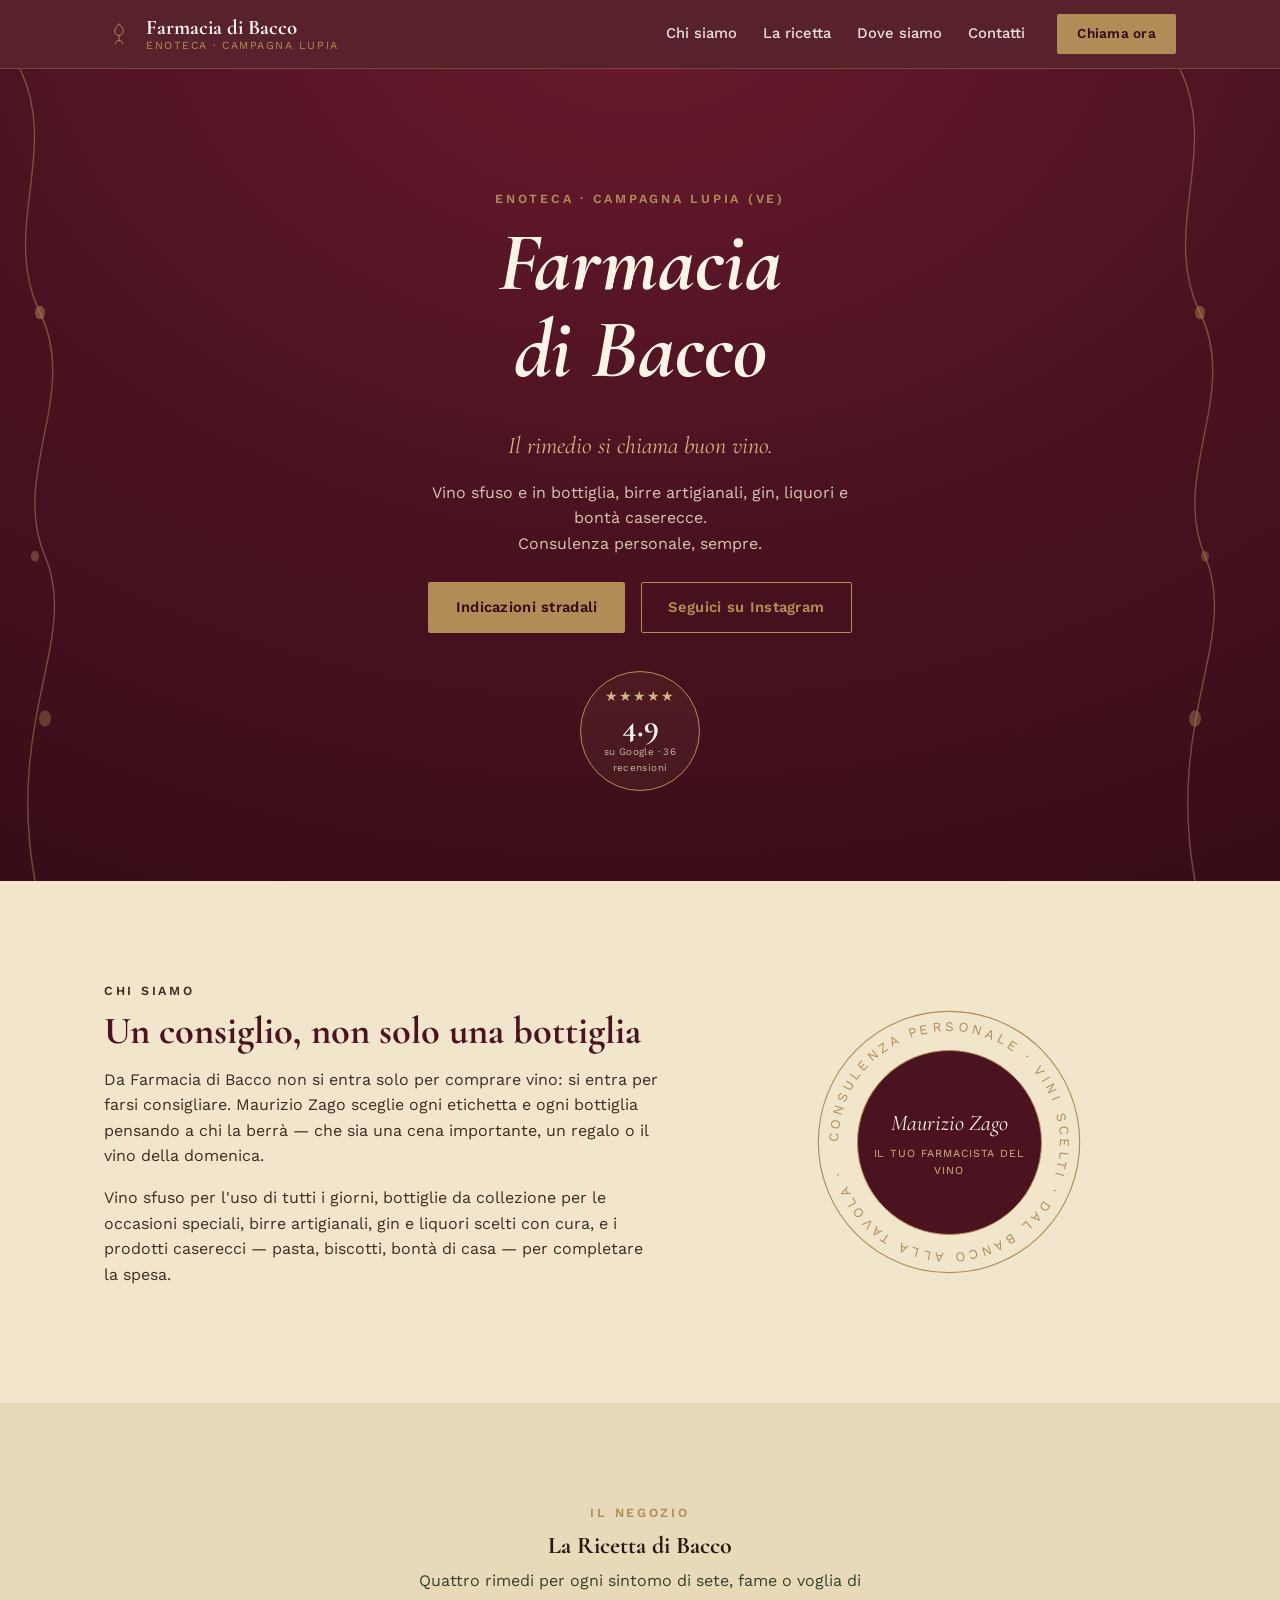
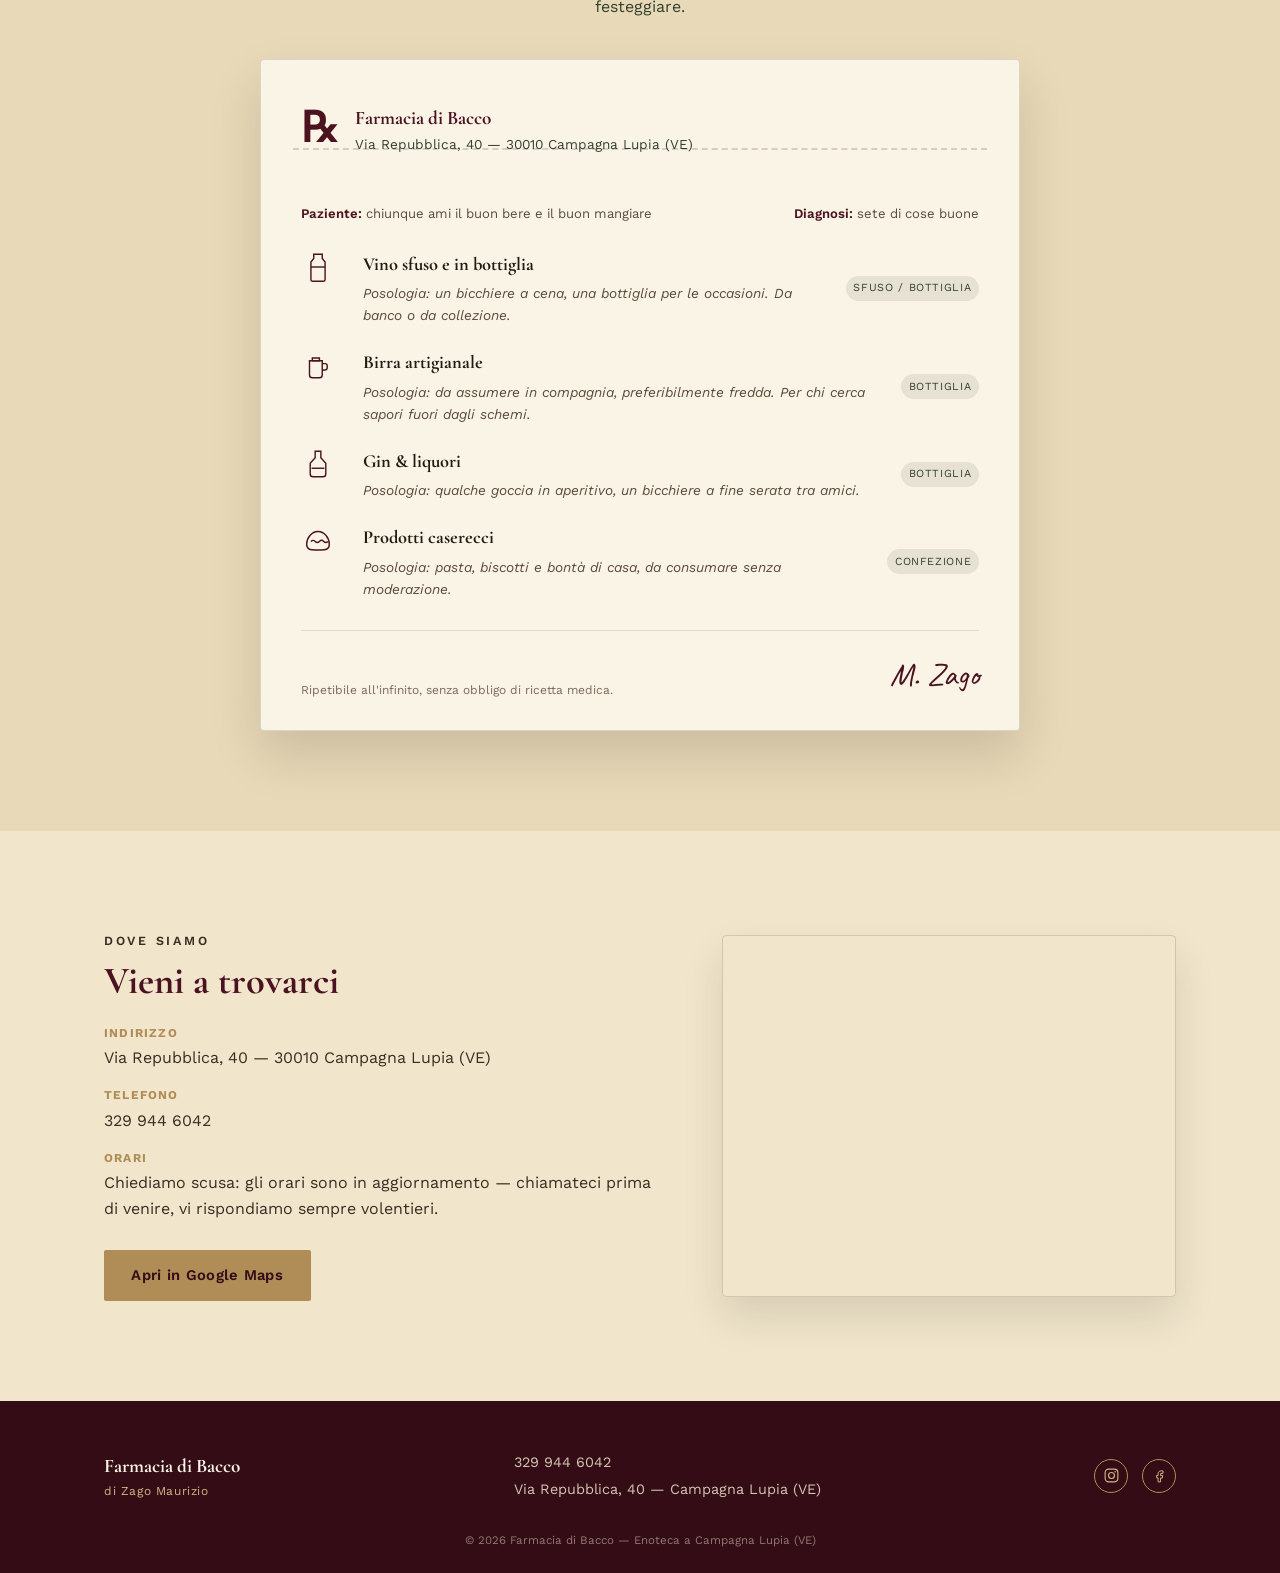
==== index.html @ 273b7669 "Bozza v1 sito vetrina Farmacia di Bacco Enoteca a Campagna Lupia (VE): hero, chi siamo, sezione prod" ====
<!doctype html>
<html lang="it">
<head>
<meta charset="utf-8">
<meta name="viewport" content="width=device-width, initial-scale=1">
<title>Farmacia di Bacco — Enoteca a Campagna Lupia (VE)</title>
<meta name="description" content="Farmacia di Bacco, enoteca a Campagna Lupia (VE): vino sfuso e in bottiglia, birre artigianali, gin, liquori e prodotti caserecci. Consulenza personale di Maurizio Zago.">
<link rel="icon" href="images/favicon.svg" type="image/svg+xml">
<link rel="preconnect" href="https://fonts.googleapis.com">
<link rel="preconnect" href="https://fonts.gstatic.com" crossorigin>
<link href="https://fonts.googleapis.com/css2?family=Cormorant+Garamond:ital,wght@0,500;0,600;0,700;1,600&family=Work+Sans:wght@300;400;500;600;700&family=Caveat:wght@600;700&display=swap" rel="stylesheet">
<link rel="stylesheet" href="css/style.css">
</head>
<body>

<header class="site-header" id="top">
  <div class="container header-inner">
    <a href="#top" class="logo">
      <svg class="logo-mark" viewBox="0 0 64 64" aria-hidden="true">
        <path d="M32 10c-3 5-9 9-9 16a9 9 0 0 0 18 0c0-7-6-11-9-16z" fill="none" stroke="currentColor" stroke-width="2"/>
        <path d="M32 35v11m0 0c-5 0-8 2.5-8 6.5m8-6.5c5 0 8 2.5 8 6.5" stroke="currentColor" stroke-width="2" fill="none" stroke-linecap="round"/>
      </svg>
      <span class="logo-text">
        <span class="logo-word">Farmacia di Bacco</span>
        <span class="logo-tagline">Enoteca &middot; Campagna Lupia</span>
      </span>
    </a>
    <div class="nav-panel" id="navPanel">
      <nav class="nav">
        <a href="#chi-siamo">Chi siamo</a>
        <a href="#ricetta">La ricetta</a>
        <a href="#dove-siamo">Dove siamo</a>
        <a href="#contatti">Contatti</a>
      </nav>
      <a class="btn btn-primary nav-cta" href="tel:+393299446042">Chiama ora</a>
    </div>
    <button class="burger" id="burger" aria-label="Apri menu" aria-expanded="false">
      <span></span><span></span><span></span>
    </button>
  </div>
</header>

<section class="hero">
  <svg class="hero-vine hero-vine-left" viewBox="0 0 120 600" preserveAspectRatio="none" aria-hidden="true">
    <path d="M20 0 C 60 60, 0 120, 40 180 S 10 300, 45 360 S 5 480, 35 600" fill="none" stroke="#b08d57" stroke-width="1.4" opacity="0.55"/>
    <circle cx="40" cy="180" r="5" fill="#b08d57" opacity="0.55"/>
    <circle cx="35" cy="360" r="4" fill="#b08d57" opacity="0.45"/>
    <circle cx="45" cy="480" r="6" fill="#b08d57" opacity="0.4"/>
  </svg>
  <svg class="hero-vine hero-vine-right" viewBox="0 0 120 600" preserveAspectRatio="none" aria-hidden="true">
    <path d="M100 0 C 60 60, 120 120, 80 180 S 110 300, 75 360 S 115 480, 85 600" fill="none" stroke="#b08d57" stroke-width="1.4" opacity="0.55"/>
    <circle cx="80" cy="180" r="5" fill="#b08d57" opacity="0.5"/>
    <circle cx="75" cy="360" r="4" fill="#b08d57" opacity="0.4"/>
    <circle cx="85" cy="480" r="6" fill="#b08d57" opacity="0.45"/>
  </svg>
  <div class="container hero-content">
    <p class="eyebrow">Enoteca &middot; Campagna Lupia (VE)</p>
    <h1>Farmacia<br>di Bacco</h1>
    <p class="hero-tagline">Il rimedio si chiama buon vino.</p>
    <p class="hero-sub">Vino sfuso e in bottiglia, birre artigianali, gin, liquori e bontà caserecce.<br>Consulenza personale, sempre.</p>
    <div class="hero-actions">
      <a class="btn btn-primary" href="https://www.google.com/maps/dir/?api=1&destination=Via+Repubblica+40+Campagna+Lupia+VE" target="_blank" rel="noopener">Indicazioni stradali</a>
      <a class="btn btn-outline" href="https://www.instagram.com/farmaciadibacco/" target="_blank" rel="noopener">Seguici su Instagram</a>
    </div>
    <div class="rating-seal reveal">
      <span class="rating-stars">&#9733;&#9733;&#9733;&#9733;&#9733;</span>
      <span class="rating-number">4.9</span>
      <span class="rating-label">su Google &middot; 36 recensioni</span>
    </div>
  </div>
</section>

<section class="section" id="chi-siamo">
  <div class="container split">
    <div class="split-text reveal reveal-left">
      <p class="eyebrow">Chi siamo</p>
      <h2>Un consiglio, non solo una bottiglia</h2>
      <p>
        Da Farmacia di Bacco non si entra solo per comprare vino: si entra per farsi consigliare.
        Maurizio Zago sceglie ogni etichetta e ogni bottiglia pensando a chi la berrà — che sia una
        cena importante, un regalo o il vino della domenica.
      </p>
      <p>
        Vino sfuso per l'uso di tutti i giorni, bottiglie da collezione per le occasioni speciali,
        birre artigianali, gin e liquori scelti con cura, e i prodotti caserecci — pasta, biscotti,
        bontà di casa — per completare la spesa.
      </p>
    </div>
    <div class="split-media reveal reveal-right">
      <div class="medallion">
        <svg viewBox="0 0 240 240" class="medallion-ring" aria-hidden="true">
          <defs>
            <path id="ringPath" d="M 120,120 m -95,0 a 95,95 0 1,1 190,0 a 95,95 0 1,1 -190,0"/>
          </defs>
          <circle cx="120" cy="120" r="112" fill="none" stroke="#b08d57" stroke-width="1"/>
          <circle cx="120" cy="120" r="78" fill="none" stroke="#b08d57" stroke-width="1"/>
          <text font-size="11.5" letter-spacing="3" fill="#b08d57">
            <textPath href="#ringPath" startOffset="0%">CONSULENZA PERSONALE &middot; VINI SCELTI &middot; DAL BANCO ALLA TAVOLA &middot; </textPath>
          </text>
        </svg>
        <div class="medallion-core">
          <span class="medallion-name">Maurizio Zago</span>
          <span class="medallion-role">Il tuo farmacista del vino</span>
        </div>
      </div>
    </div>
  </div>
</section>

<section class="section section-ricetta" id="ricetta">
  <div class="container">
    <p class="eyebrow eyebrow-center">Il negozio</p>
    <h2 class="center">La Ricetta di Bacco</h2>
    <p class="section-intro center">Quattro rimedi per ogni sintomo di sete, fame o voglia di festeggiare.</p>

    <div class="prescription">
      <div class="prescription-head">
        <span class="prescription-rx">&#8478;</span>
        <div class="prescription-head-text">
          <strong>Farmacia di Bacco</strong>
          <span>Via Repubblica, 40 &mdash; 30010 Campagna Lupia (VE)</span>
        </div>
      </div>
      <div class="prescription-patient">
        <span><em>Paziente:</em> chiunque ami il buon bere e il buon mangiare</span>
        <span><em>Diagnosi:</em> sete di cose buone</span>
      </div>

      <ul class="prescription-list">
        <li class="prescription-item">
          <svg class="rx-icon" viewBox="0 0 48 48" aria-hidden="true"><path d="M18 6h12v6l4 5v25a2 2 0 0 1-2 2H16a2 2 0 0 1-2-2V17l4-5z" fill="none" stroke="currentColor" stroke-width="2"/><path d="M14 24h20" stroke="currentColor" stroke-width="2"/></svg>
          <div class="rx-item-text">
            <span class="rx-name">Vino sfuso e in bottiglia</span>
            <span class="rx-posology">Posologia: un bicchiere a cena, una bottiglia per le occasioni. Da banco o da collezione.</span>
          </div>
          <span class="rx-tag">sfuso / bottiglia</span>
        </li>
        <li class="prescription-item">
          <svg class="rx-icon" viewBox="0 0 48 48" aria-hidden="true"><path d="M12 18h18v20a4 4 0 0 1-4 4H16a4 4 0 0 1-4-4V18z" fill="none" stroke="currentColor" stroke-width="2"/><path d="M30 22h4a3 3 0 0 1 3 3v3a3 3 0 0 1-3 3h-4" fill="none" stroke="currentColor" stroke-width="2"/><path d="M16 14h10v4H16z" fill="none" stroke="currentColor" stroke-width="2"/></svg>
          <div class="rx-item-text">
            <span class="rx-name">Birra artigianale</span>
            <span class="rx-posology">Posologia: da assumere in compagnia, preferibilmente fredda. Per chi cerca sapori fuori dagli schemi.</span>
          </div>
          <span class="rx-tag">bottiglia</span>
        </li>
        <li class="prescription-item">
          <svg class="rx-icon" viewBox="0 0 48 48" aria-hidden="true"><path d="M20 6h8v9l7 8v15a4 4 0 0 1-4 4H17a4 4 0 0 1-4-4V23l7-8z" fill="none" stroke="currentColor" stroke-width="2"/><path d="M15 30h18" stroke="currentColor" stroke-width="2"/></svg>
          <div class="rx-item-text">
            <span class="rx-name">Gin &amp; liquori</span>
            <span class="rx-posology">Posologia: qualche goccia in aperitivo, un bicchiere a fine serata tra amici.</span>
          </div>
          <span class="rx-tag">bottiglia</span>
        </li>
        <li class="prescription-item">
          <svg class="rx-icon" viewBox="0 0 48 48" aria-hidden="true"><path d="M8 30c0-9 7-18 16-18s16 9 16 18-7 8-16 8-16 1-16-8z" fill="none" stroke="currentColor" stroke-width="2"/><path d="M14 26c2-2 4-2 6 0s4 2 6 0 4-2 6 0 4 2 6 0" stroke="currentColor" stroke-width="2" fill="none"/></svg>
          <div class="rx-item-text">
            <span class="rx-name">Prodotti caserecci</span>
            <span class="rx-posology">Posologia: pasta, biscotti e bontà di casa, da consumare senza moderazione.</span>
          </div>
          <span class="rx-tag">confezione</span>
        </li>
      </ul>

      <div class="prescription-foot">
        <span class="prescription-note">Ripetibile all'infinito, senza obbligo di ricetta medica.</span>
        <span class="prescription-signature">M. Zago</span>
      </div>
    </div>
  </div>
</section>

<section class="section" id="dove-siamo">
  <div class="container split split-reverse">
    <div class="split-media reveal reveal-left">
      <div class="map-frame">
        <iframe
          src="https://www.google.com/maps?q=Via+Repubblica+40+Campagna+Lupia+VE&output=embed"
          loading="lazy"
          referrerpolicy="no-referrer-when-downgrade"
          title="Mappa: Farmacia di Bacco, Via Repubblica 40, Campagna Lupia (VE)">
        </iframe>
      </div>
    </div>
    <div class="split-text reveal reveal-right">
      <p class="eyebrow">Dove siamo</p>
      <h2>Vieni a trovarci</h2>
      <ul class="info-list">
        <li><strong>Indirizzo</strong><span>Via Repubblica, 40 &mdash; 30010 Campagna Lupia (VE)</span></li>
        <li><strong>Telefono</strong><span><a href="tel:+393299446042">329 944 6042</a></span></li>
        <li><strong>Orari</strong><span>Chiediamo scusa: gli orari sono in aggiornamento &mdash; chiamateci prima di venire, vi rispondiamo sempre volentieri.</span></li>
      </ul>
      <a class="btn btn-primary" href="https://www.google.com/maps/dir/?api=1&destination=Via+Repubblica+40+Campagna+Lupia+VE" target="_blank" rel="noopener">Apri in Google Maps</a>
    </div>
  </div>
</section>

<footer class="site-footer" id="contatti">
  <div class="container footer-inner">
    <div class="footer-brand">
      <span class="logo-word footer-word">Farmacia di Bacco</span>
      <span class="footer-owner">di Zago Maurizio</span>
    </div>
    <div class="footer-contacts">
      <a href="tel:+393299446042">329 944 6042</a>
      <span>Via Repubblica, 40 &mdash; Campagna Lupia (VE)</span>
    </div>
    <div class="footer-social">
      <a href="https://www.instagram.com/farmaciadibacco/" target="_blank" rel="noopener" aria-label="Instagram">
        <svg viewBox="0 0 24 24" aria-hidden="true"><rect x="3" y="3" width="18" height="18" rx="5" fill="none" stroke="currentColor" stroke-width="1.6"/><circle cx="12" cy="12" r="4.2" fill="none" stroke="currentColor" stroke-width="1.6"/><circle cx="17.2" cy="6.8" r="1.1" fill="currentColor"/></svg>
      </a>
      <a href="https://www.facebook.com/lafarmaciadibacco/" target="_blank" rel="noopener" aria-label="Facebook">
        <svg viewBox="0 0 24 24" aria-hidden="true"><path d="M14 9h3V5.5h-3c-2.2 0-4 1.8-4 4V12H8v3.5h2V21h3.5v-5.5H16l.5-3.5h-3V9.6c0-.6.4-.6.5-.6z" fill="none" stroke="currentColor" stroke-width="1.4" stroke-linejoin="round"/></svg>
      </a>
    </div>
  </div>
  <p class="footer-fine">&copy; <span id="year"></span> Farmacia di Bacco &mdash; Enoteca a Campagna Lupia (VE)</p>
</footer>

<script src="js/script.js"></script>
</body>
</html>
---- css/style.css ----
/* ===== Tokens ===== */
:root{
  --vinaccia: #4b1220;
  --vinaccia-2: #6b1b2e;
  --vinaccia-dark: #330c16;
  --carta: #f1e6cc;
  --carta-2: #e8d9b8;
  --carta-3: #faf4e6;
  --ottone: #b08d57;
  --ottone-light: #d4b483;
  --bosco: #33402f;
  --inchiostro: #221913;
  --font-display: 'Cormorant Garamond', serif;
  --font-body: 'Work Sans', sans-serif;
  --font-signature: 'Caveat', cursive;
  --container: 1120px;
}

*,*::before,*::after{box-sizing:border-box;}
html{scroll-behavior:smooth;}
body{
  margin:0;
  font-family:var(--font-body);
  color:var(--inchiostro);
  background:var(--carta);
  line-height:1.6;
  -webkit-font-smoothing:antialiased;
}
img{max-width:100%;display:block;}
a{color:inherit;text-decoration:none;}
h1,h2,h3{font-family:var(--font-display);font-weight:700;margin:0 0 .4em;line-height:1.05;}
p{margin:0 0 1em;}
ul{list-style:none;margin:0;padding:0;}
.container{max-width:var(--container);margin:0 auto;padding:0 24px;}

.eyebrow{
  font-family:var(--font-body);
  font-size:.78rem;
  letter-spacing:.22em;
  text-transform:uppercase;
  color:var(--ottone);
  font-weight:600;
  margin:0 0 .8em;
}
.eyebrow-center{text-align:center;}
.center{text-align:center;}
.section-intro.center{max-width:520px;margin:0 auto 2.5em;color:var(--bosco);}

/* ===== Buttons ===== */
.btn{
  display:inline-block;
  padding:.85em 1.8em;
  border-radius:2px;
  font-weight:600;
  font-size:.92rem;
  letter-spacing:.02em;
  border:1.5px solid transparent;
  transition:transform .18s ease, background .18s ease, color .18s ease, border-color .18s ease;
}
.btn:hover{transform:translateY(-2px);}
.btn-primary{background:var(--ottone);color:var(--vinaccia-dark);}
.btn-primary:hover{background:var(--ottone-light);}
.btn-outline{border-color:var(--ottone);color:var(--ottone);}
.btn-outline:hover{background:var(--ottone);color:var(--vinaccia-dark);}

/* ===== Header ===== */
.site-header{
  position:sticky;top:0;z-index:50;
  background:rgba(75,18,32,.92);
  backdrop-filter:blur(6px);
  border-bottom:1px solid rgba(176,141,87,.35);
}
.header-inner{
  display:flex;align-items:center;justify-content:space-between;
  padding:14px 24px;color:var(--carta-3);
}
.logo{display:flex;align-items:center;gap:12px;}
.logo-mark{width:30px;height:30px;color:var(--ottone);flex:none;}
.logo-text{display:flex;flex-direction:column;line-height:1.15;}
.logo-word{font-family:var(--font-display);font-weight:700;font-size:1.3rem;color:var(--carta-3);}
.logo-tagline{font-size:.68rem;letter-spacing:.14em;text-transform:uppercase;color:var(--ottone);}
.nav-panel{display:flex;align-items:center;gap:32px;}
.nav{display:flex;gap:26px;}
.nav a{font-size:.92rem;font-weight:500;color:var(--carta-3);opacity:.9;}
.nav a:hover{opacity:1;color:var(--ottone-light);}
.nav-cta{padding:.6em 1.4em;font-size:.85rem;}
.burger{display:none;flex-direction:column;gap:5px;background:none;border:0;cursor:pointer;padding:6px;}
.burger span{width:24px;height:2px;background:var(--carta-3);display:block;}

/* ===== Hero ===== */
.hero{
  position:relative;
  overflow:hidden;
  background:radial-gradient(120% 140% at 50% -10%, var(--vinaccia-2) 0%, var(--vinaccia) 45%, var(--vinaccia-dark) 100%);
  color:var(--carta-3);
  padding:120px 0 90px;
  text-align:center;
}
.hero-vine{position:absolute;top:0;height:100%;width:120px;opacity:.9;}
.hero-vine-left{left:0;}
.hero-vine-right{right:0;transform:scaleX(-1);}
.hero-content{position:relative;z-index:2;max-width:640px;}
.hero h1{
  font-size:clamp(3rem,7vw,5.2rem);
  font-style:italic;
  color:var(--carta-3);
}
.hero-tagline{
  font-family:var(--font-display);
  font-size:1.5rem;
  font-style:italic;
  color:var(--ottone-light);
  margin-bottom:.6em;
}
.hero-sub{color:rgba(241,230,204,.85);font-size:1rem;max-width:460px;margin-left:auto;margin-right:auto;}
.hero-actions{display:flex;gap:16px;justify-content:center;flex-wrap:wrap;margin:1.6em 0 2.4em;}

.rating-seal{
  display:inline-flex;flex-direction:column;align-items:center;gap:2px;
  border:1.5px solid var(--ottone);
  border-radius:50%;
  width:120px;height:120px;
  margin:0 auto;
  padding-top:14px;
  background:rgba(176,141,87,.08);
}
.rating-stars{color:var(--ottone-light);font-size:.85rem;letter-spacing:1px;}
.rating-number{font-family:var(--font-display);font-size:2rem;font-weight:700;line-height:1;color:var(--carta-3);}
.rating-label{font-size:.62rem;letter-spacing:.04em;color:rgba(241,230,204,.75);padding:0 10px;text-align:center;}

/* ===== Sections ===== */
.section{padding:100px 0;}
.split{display:grid;grid-template-columns:1.1fr .9fr;gap:64px;align-items:center;}
.split-reverse .split-media{order:2;}
.split-reverse .split-text{order:1;}
.split h2{font-size:2.4rem;color:var(--vinaccia);}
.split p{color:#3a2c22;}

/* Medallion */
.medallion{position:relative;width:100%;max-width:280px;aspect-ratio:1;margin:0 auto;display:flex;align-items:center;justify-content:center;}
.medallion-ring{position:absolute;inset:0;width:100%;height:100%;animation:spin 40s linear infinite;}
.medallion-core{
  position:relative;z-index:2;
  display:flex;flex-direction:column;align-items:center;text-align:center;gap:4px;
  background:var(--vinaccia);
  color:var(--carta-3);
  width:66%;aspect-ratio:1;border-radius:50%;
  justify-content:center;
  border:1px solid var(--ottone);
}
.medallion-name{font-family:var(--font-display);font-size:1.4rem;font-style:italic;}
.medallion-role{font-size:.68rem;letter-spacing:.08em;text-transform:uppercase;color:var(--ottone-light);}
@keyframes spin{from{transform:rotate(0deg);}to{transform:rotate(360deg);}}

/* ===== La Ricetta (signature) ===== */
.section-ricetta{background:var(--carta-2);}
.prescription{
  max-width:760px;margin:0 auto;
  background:var(--carta-3);
  border:1px solid rgba(34,25,19,.15);
  border-radius:4px;
  box-shadow:0 24px 50px rgba(34,25,19,.15);
  padding:36px 40px 30px;
  position:relative;
}
.prescription::before{
  content:"";
  position:absolute;top:0;left:32px;right:32px;height:0;
  border-top:2px dashed rgba(75,18,32,.18);
  top:88px;
}
.prescription-head{display:flex;align-items:center;gap:16px;padding-bottom:24px;margin-bottom:16px;}
.prescription-rx{font-family:var(--font-display);font-size:2.6rem;color:var(--vinaccia);font-weight:700;}
.prescription-head-text{display:flex;flex-direction:column;font-size:.85rem;color:var(--bosco);}
.prescription-head-text strong{font-family:var(--font-display);font-size:1.2rem;color:var(--vinaccia);}
.prescription-patient{
  display:flex;justify-content:space-between;flex-wrap:wrap;gap:8px;
  font-size:.82rem;color:#5a4a3c;margin-bottom:26px;
}
.prescription-patient em{color:var(--vinaccia);font-style:normal;font-weight:600;}
.prescription-list{display:flex;flex-direction:column;gap:22px;}
.prescription-item{display:grid;grid-template-columns:44px 1fr auto;gap:18px;align-items:start;}
.rx-icon{width:34px;height:34px;color:var(--vinaccia);}
.rx-item-text{display:flex;flex-direction:column;gap:3px;}
.rx-name{font-family:var(--font-display);font-weight:700;font-size:1.15rem;color:var(--inchiostro);}
.rx-posology{font-size:.86rem;color:#5a4a3c;font-style:italic;}
.rx-tag{
  align-self:center;
  font-size:.68rem;letter-spacing:.06em;text-transform:uppercase;
  color:var(--bosco);background:rgba(51,64,47,.1);
  padding:.35em .7em;border-radius:20px;white-space:nowrap;
}
.prescription-foot{
  display:flex;justify-content:space-between;align-items:flex-end;
  margin-top:30px;padding-top:18px;border-top:1px solid rgba(34,25,19,.12);
}
.prescription-note{font-size:.75rem;color:#7a6a5a;max-width:60%;}
.prescription-signature{font-family:var(--font-signature);font-size:2rem;color:var(--vinaccia);}

/* ===== Dove siamo ===== */
.map-frame{border-radius:4px;overflow:hidden;border:1px solid rgba(34,25,19,.15);box-shadow:0 20px 40px rgba(34,25,19,.12);}
.map-frame iframe{width:100%;height:360px;border:0;display:block;}
.info-list{display:flex;flex-direction:column;gap:16px;margin:1.4em 0 1.8em;}
.info-list li{display:flex;flex-direction:column;gap:2px;}
.info-list strong{font-size:.75rem;letter-spacing:.1em;text-transform:uppercase;color:var(--ottone);}
.info-list span,.info-list a{color:#3a2c22;font-size:1rem;}
.info-list a:hover{color:var(--vinaccia);}

/* ===== Footer ===== */
.site-footer{background:var(--vinaccia-dark);color:var(--carta-3);padding:50px 0 24px;}
.footer-inner{display:flex;flex-wrap:wrap;gap:24px;justify-content:space-between;align-items:center;}
.footer-word{font-size:1.2rem;}
.footer-owner{display:block;font-size:.75rem;color:var(--ottone-light);letter-spacing:.05em;}
.footer-contacts{display:flex;flex-direction:column;gap:4px;font-size:.9rem;color:rgba(241,230,204,.85);}
.footer-contacts a:hover{color:var(--ottone-light);}
.footer-social{display:flex;gap:14px;}
.footer-social a{width:34px;height:34px;border:1px solid var(--ottone);border-radius:50%;display:flex;align-items:center;justify-content:center;color:var(--ottone-light);}
.footer-social a:hover{background:var(--ottone);color:var(--vinaccia-dark);}
.footer-social svg{width:17px;height:17px;}
.footer-fine{text-align:center;font-size:.72rem;color:rgba(241,230,204,.5);margin:30px 0 0;}

/* ===== Reveal on scroll ===== */
.reveal{opacity:0;transform:translateY(24px);transition:opacity .7s ease, transform .7s ease;}
.reveal.is-visible{opacity:1;transform:translateY(0);}
.reveal-left{transform:translateX(-24px);}
.reveal-left.is-visible{transform:translateX(0);}
.reveal-right{transform:translateX(24px);}
.reveal-right.is-visible{transform:translateX(0);}

@media (prefers-reduced-motion: reduce){
  .reveal{opacity:1;transform:none;transition:none;}
  .medallion-ring{animation:none;}
  html{scroll-behavior:auto;}
}

/* ===== Responsive ===== */
@media (max-width:860px){
  .nav-panel{
    position:fixed;top:64px;left:0;right:0;
    background:var(--vinaccia);
    flex-direction:column;align-items:flex-start;gap:20px;
    padding:24px;
    transform:translateY(-120%);
    transition:transform .25s ease;
    border-bottom:1px solid rgba(176,141,87,.35);
  }
  .nav-panel.is-open{transform:translateY(0);}
  .nav{flex-direction:column;gap:16px;}
  .burger{display:flex;}
  .split{grid-template-columns:1fr;}
  .split-reverse .split-media,.split-reverse .split-text{order:0;}
  .split-media{order:-1;}
}
@media (max-width:600px){
  .hero{padding:100px 0 60px;}
  .section{padding:70px 0;}
  .prescription{padding:28px 20px 24px;}
  .prescription-item{grid-template-columns:36px 1fr;}
  .rx-tag{grid-column:2;justify-self:start;}
  .prescription-foot{flex-direction:column;align-items:flex-start;gap:14px;}
}
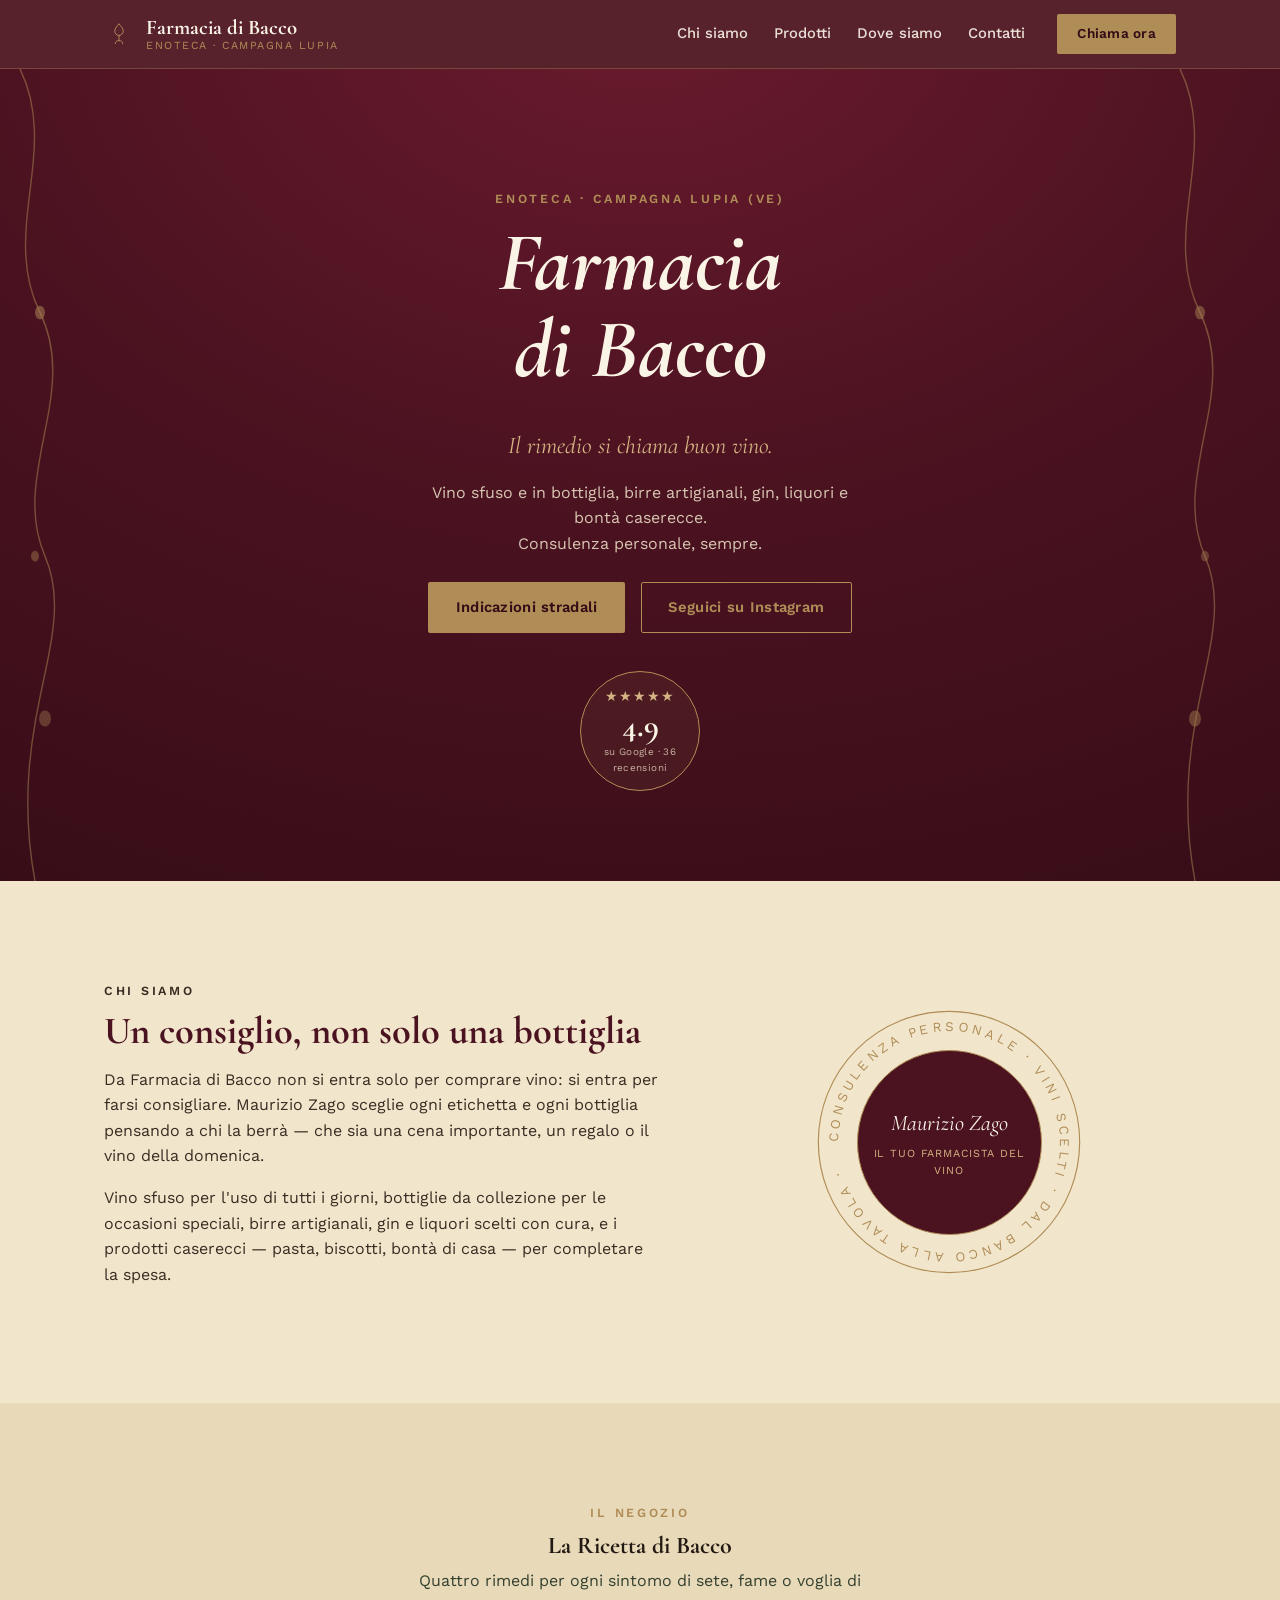
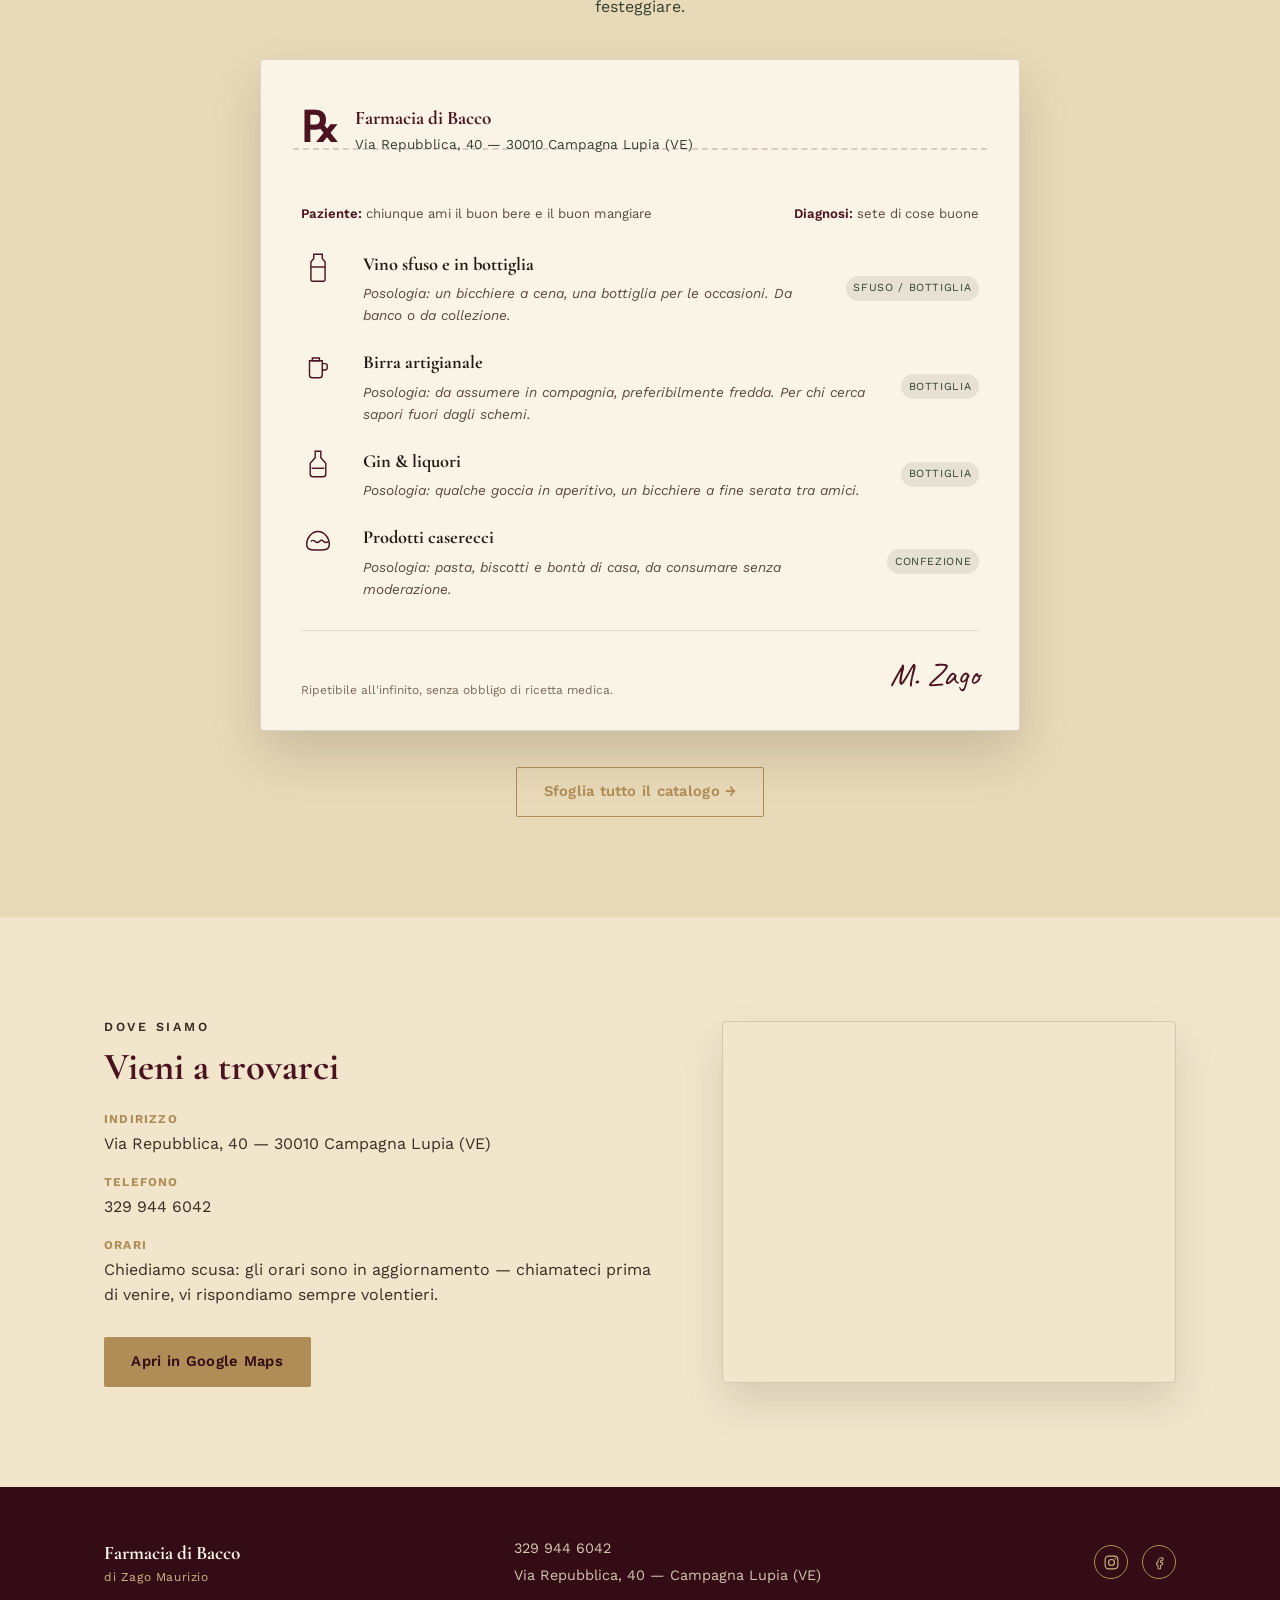
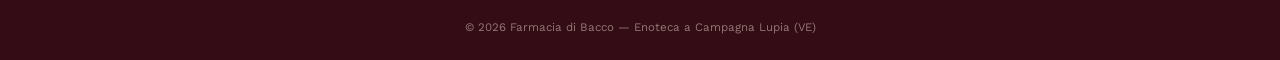
==== commit 4365eb4b: "Aggiunge pagina Prodotti con catalogo filtrabile Nuova pagina prodotti.html con schede per categoria" ====
--- a/index.html
+++ b/index.html
@@ -28,7 +28,7 @@
     <div class="nav-panel" id="navPanel">
       <nav class="nav">
         <a href="#chi-siamo">Chi siamo</a>
-        <a href="#ricetta">La ricetta</a>
+        <a href="prodotti.html">Prodotti</a>
         <a href="#dove-siamo">Dove siamo</a>
         <a href="#contatti">Contatti</a>
       </nav>
@@ -166,6 +166,9 @@
         <span class="prescription-signature">M. Zago</span>
       </div>
     </div>
+    <div class="ricetta-cta">
+      <a class="btn btn-outline" href="prodotti.html">Sfoglia tutto il catalogo &rarr;</a>
+    </div>
   </div>
 </section>
 
--- a/css/style.css
+++ b/css/style.css
@@ -83,6 +83,7 @@
 .nav{display:flex;gap:26px;}
 .nav a{font-size:.92rem;font-weight:500;color:var(--carta-3);opacity:.9;}
 .nav a:hover{opacity:1;color:var(--ottone-light);}
+.nav a.is-active{opacity:1;color:var(--ottone-light);border-bottom:1.5px solid var(--ottone);padding-bottom:3px;}
 .nav-cta{padding:.6em 1.4em;font-size:.85rem;}
 .burger{display:none;flex-direction:column;gap:5px;background:none;border:0;cursor:pointer;padding:6px;}
 .burger span{width:24px;height:2px;background:var(--carta-3);display:block;}
@@ -196,6 +197,7 @@
 }
 .prescription-note{font-size:.75rem;color:#7a6a5a;max-width:60%;}
 .prescription-signature{font-family:var(--font-signature);font-size:2rem;color:var(--vinaccia);}
+.ricetta-cta{text-align:center;margin-top:36px;}
 
 /* ===== Dove siamo ===== */
 .map-frame{border-radius:4px;overflow:hidden;border:1px solid rgba(34,25,19,.15);box-shadow:0 20px 40px rgba(34,25,19,.12);}
@@ -205,6 +207,58 @@
 .info-list strong{font-size:.75rem;letter-spacing:.1em;text-transform:uppercase;color:var(--ottone);}
 .info-list span,.info-list a{color:#3a2c22;font-size:1rem;}
 .info-list a:hover{color:var(--vinaccia);}
+
+/* ===== Pagina Prodotti ===== */
+.page-banner{
+  background:radial-gradient(120% 140% at 50% -10%, var(--vinaccia-2) 0%, var(--vinaccia) 45%, var(--vinaccia-dark) 100%);
+  color:var(--carta-3);
+  padding:70px 0 56px;
+  text-align:center;
+}
+.page-banner h1{font-size:clamp(2.4rem,5vw,3.4rem);font-style:italic;color:var(--carta-3);}
+.page-banner-sub{max-width:520px;margin:0 auto;color:rgba(241,230,204,.85);}
+
+.products-section{padding-top:60px;}
+.filter-tabs{display:flex;flex-wrap:wrap;gap:10px;justify-content:center;margin-bottom:48px;}
+.filter-tab{
+  font-family:var(--font-body);font-size:.85rem;font-weight:600;
+  padding:.6em 1.3em;border-radius:20px;
+  border:1.5px solid var(--ottone);
+  background:transparent;color:var(--vinaccia);
+  cursor:pointer;transition:background .18s ease,color .18s ease;
+}
+.filter-tab:hover{background:rgba(176,141,87,.15);}
+.filter-tab.is-active{background:var(--vinaccia);color:var(--carta-3);border-color:var(--vinaccia);}
+
+.products-grid{
+  display:grid;
+  grid-template-columns:repeat(auto-fill,minmax(260px,1fr));
+  gap:24px;
+  margin-bottom:36px;
+}
+.product-card{
+  position:relative;
+  background:var(--carta-3);
+  border:1px solid rgba(34,25,19,.12);
+  border-radius:6px;
+  padding:22px 22px 20px;
+  box-shadow:0 12px 26px rgba(34,25,19,.08);
+  transition:opacity .2s ease, transform .2s ease;
+}
+.product-card.is-hidden{display:none;}
+.product-badge{
+  position:absolute;top:-9px;right:16px;
+  background:var(--ottone);color:var(--vinaccia-dark);
+  font-size:.65rem;font-weight:700;letter-spacing:.06em;text-transform:uppercase;
+  padding:.3em .8em;border-radius:20px;
+  box-shadow:0 4px 10px rgba(34,25,19,.2);
+}
+.product-card-head{display:flex;justify-content:space-between;align-items:center;margin-bottom:10px;}
+.product-category-tag{font-size:.68rem;letter-spacing:.08em;text-transform:uppercase;color:var(--bosco);font-weight:600;}
+.product-format-tag{font-size:.68rem;letter-spacing:.04em;text-transform:uppercase;color:#8a7a68;background:rgba(51,64,47,.08);padding:.25em .6em;border-radius:20px;}
+.product-name{font-family:var(--font-display);font-size:1.3rem;color:var(--vinaccia);margin-bottom:.3em;}
+.product-desc{font-size:.9rem;color:#5a4a3c;margin:0;}
+.products-note{text-align:center;font-size:.82rem;color:#7a6a5a;max-width:560px;margin:0 auto;}
 
 /* ===== Footer ===== */
 .site-footer{background:var(--vinaccia-dark);color:var(--carta-3);padding:50px 0 24px;}
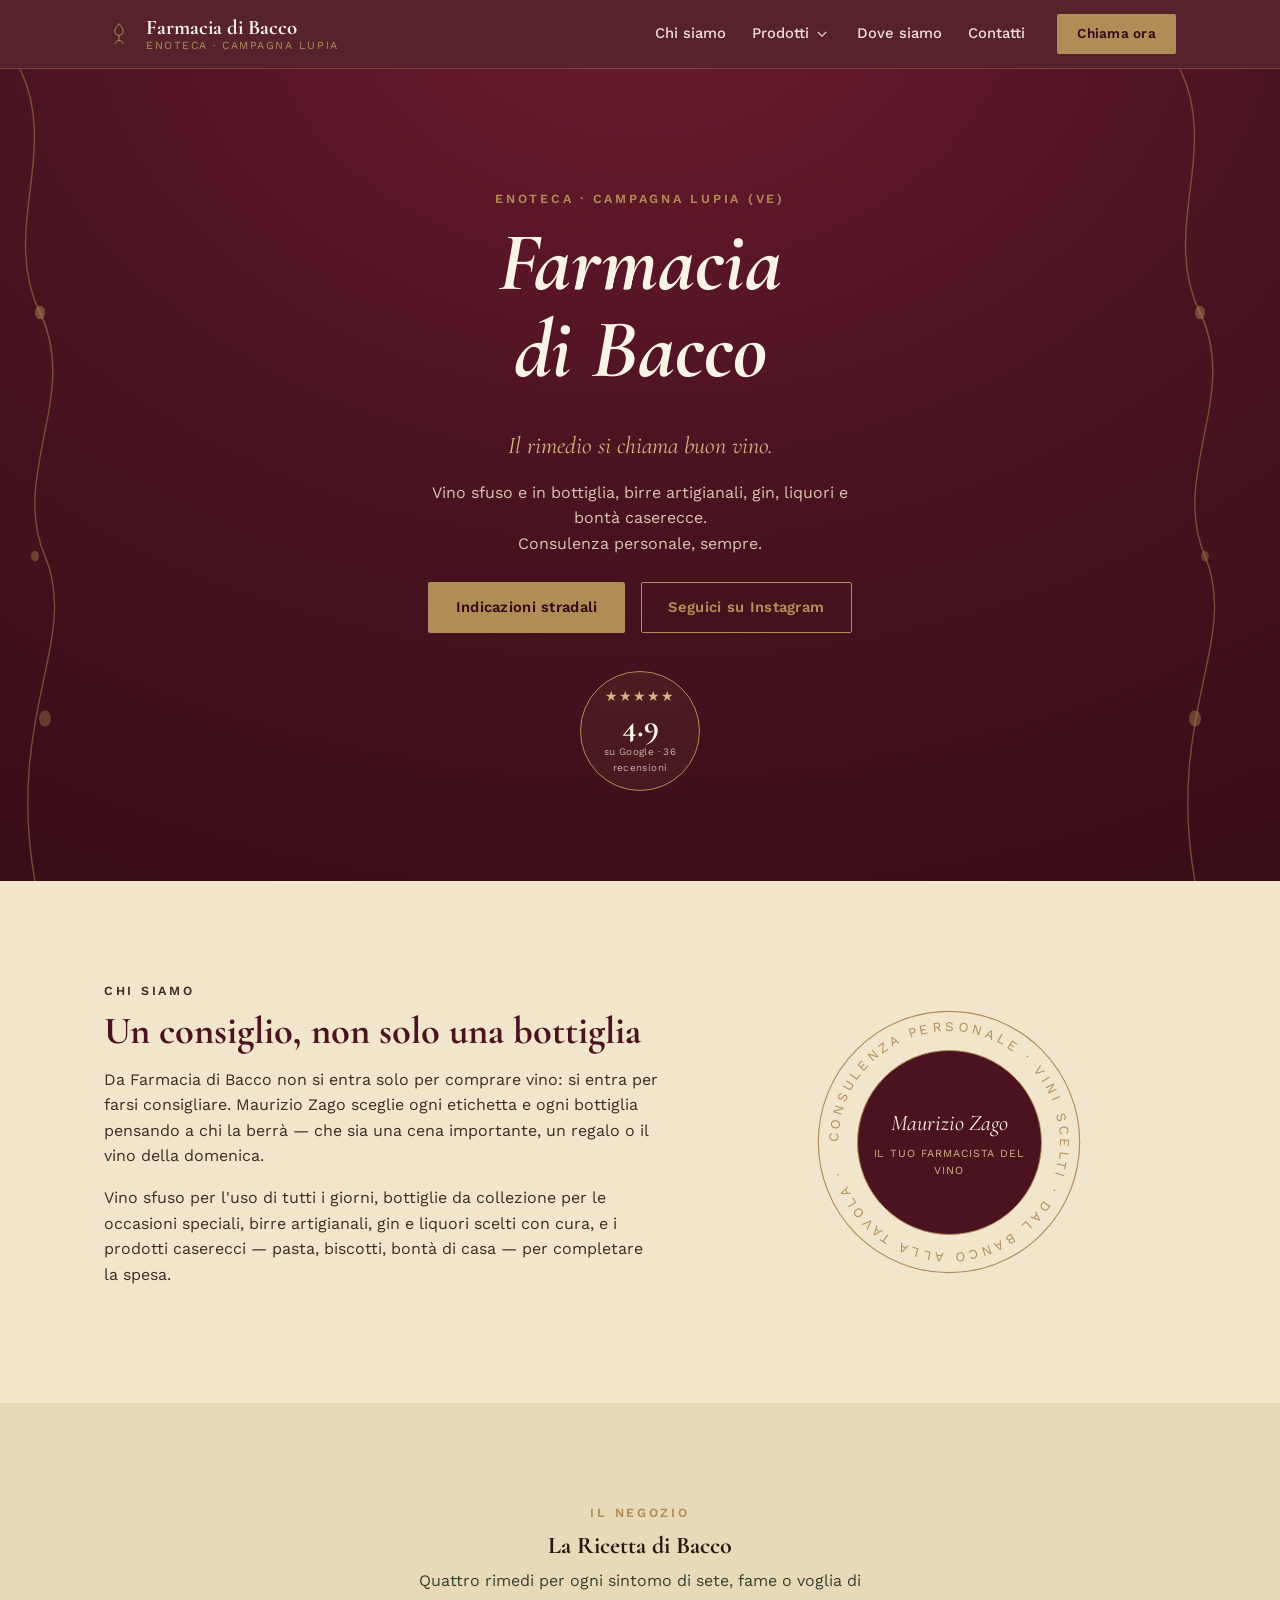
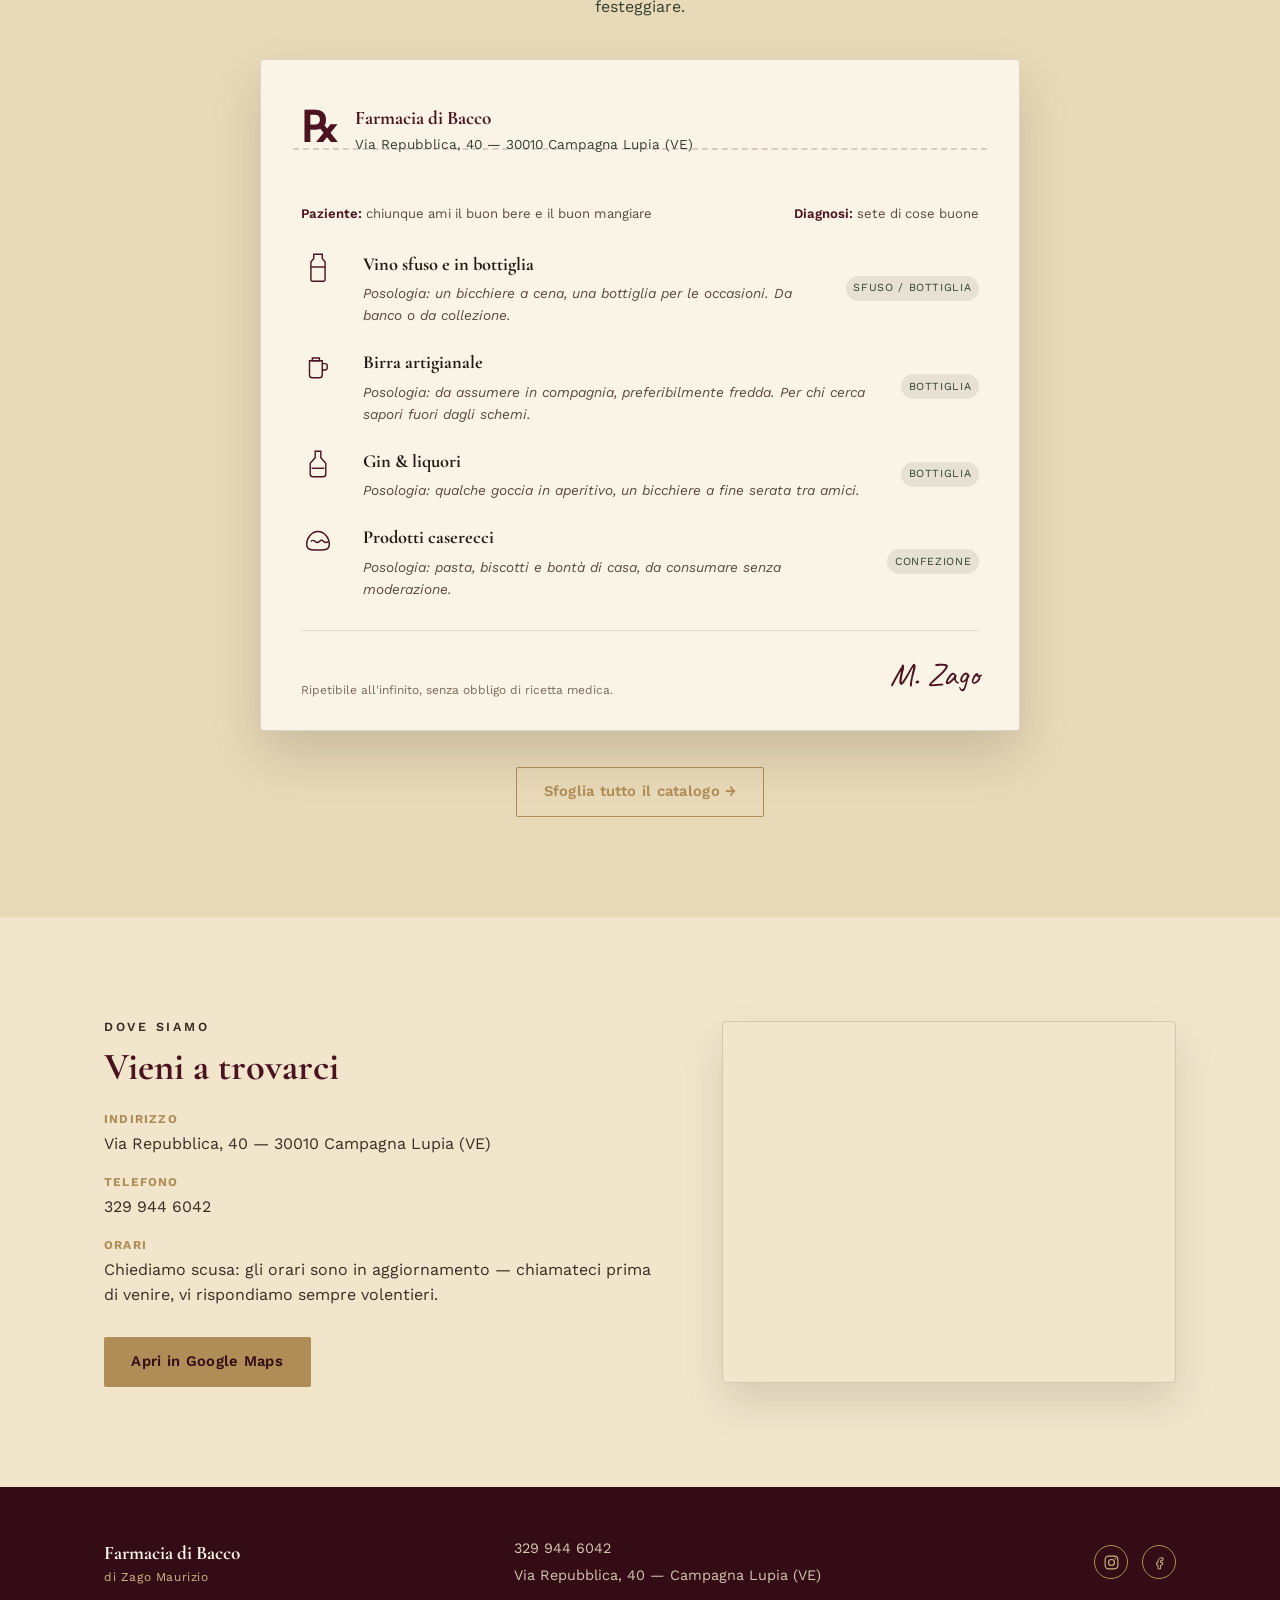
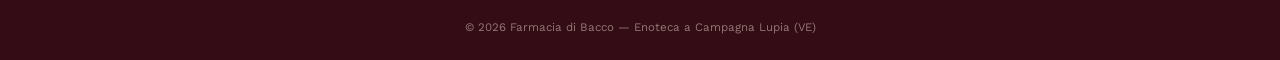
==== commit 73012da9: "Aggiunge menu a tendina "Prodotti" con anteprima categorie Il link Prodotti in navbar mostra al pass" ====
--- a/index.html
+++ b/index.html
@@ -28,7 +28,19 @@
     <div class="nav-panel" id="navPanel">
       <nav class="nav">
         <a href="#chi-siamo">Chi siamo</a>
-        <a href="prodotti.html">Prodotti</a>
+        <div class="nav-item has-dropdown">
+          <a href="prodotti.html">Prodotti</a>
+          <button class="dropdown-toggle" aria-label="Mostra le categorie prodotti" aria-expanded="false">
+            <svg class="caret" viewBox="0 0 12 8" aria-hidden="true"><path d="M1 1l5 5 5-5" fill="none" stroke="currentColor" stroke-width="1.6"/></svg>
+          </button>
+          <ul class="dropdown-menu">
+            <li><a href="prodotti.html?cat=vino">Vini</a></li>
+            <li><a href="prodotti.html?cat=birra">Birre</a></li>
+            <li><a href="prodotti.html?cat=liquore">Gin &amp; liquori</a></li>
+            <li><a href="prodotti.html?cat=casereccio">Prodotti caserecci</a></li>
+            <li class="dropdown-divider"><a href="prodotti.html">Vedi tutti &rarr;</a></li>
+          </ul>
+        </div>
         <a href="#dove-siamo">Dove siamo</a>
         <a href="#contatti">Contatti</a>
       </nav>
--- a/css/style.css
+++ b/css/style.css
@@ -84,6 +84,50 @@
 .nav a{font-size:.92rem;font-weight:500;color:var(--carta-3);opacity:.9;}
 .nav a:hover{opacity:1;color:var(--ottone-light);}
 .nav a.is-active{opacity:1;color:var(--ottone-light);border-bottom:1.5px solid var(--ottone);padding-bottom:3px;}
+
+/* Dropdown "Prodotti" */
+.nav-item{position:relative;display:flex;align-items:center;gap:4px;}
+.dropdown-toggle{
+  background:none;border:0;padding:4px;margin:0;cursor:pointer;
+  color:var(--carta-3);opacity:.8;display:inline-flex;align-items:center;
+}
+.dropdown-toggle .caret{width:10px;height:7px;transition:transform .2s ease;}
+.nav-item:hover .dropdown-toggle .caret,
+.nav-item.is-open .dropdown-toggle .caret{transform:rotate(180deg);}
+
+.dropdown-menu{
+  position:absolute;top:calc(100% + 16px);left:50%;
+  transform:translateX(-50%) translateY(-6px);
+  min-width:210px;
+  background:var(--carta-3);
+  border:1px solid rgba(176,141,87,.4);
+  border-radius:6px;
+  box-shadow:0 20px 40px rgba(34,25,19,.28);
+  padding:8px;
+  opacity:0;visibility:hidden;
+  transition:opacity .18s ease, transform .18s ease, visibility .18s ease;
+  z-index:60;
+}
+.dropdown-menu a{
+  display:block;
+  font-family:var(--font-display);font-style:italic;font-size:1.05rem;
+  padding:.5em .8em;border-radius:4px;
+  color:var(--inchiostro);opacity:1;
+}
+.dropdown-menu a:hover{background:rgba(176,141,87,.15);color:var(--vinaccia);}
+.dropdown-divider{border-top:1px solid rgba(34,25,19,.12);margin-top:6px;padding-top:6px;}
+.dropdown-divider a{font-style:normal;font-weight:600;font-size:.8rem;letter-spacing:.04em;text-transform:uppercase;color:var(--ottone);font-family:var(--font-body);}
+
+@media (min-width:861px){
+  .nav-item::before{
+    content:"";position:absolute;top:100%;left:0;right:0;height:16px;
+  }
+  .nav-item:hover .dropdown-menu,
+  .nav-item:focus-within .dropdown-menu,
+  .nav-item.is-open .dropdown-menu{
+    opacity:1;visibility:visible;transform:translateX(-50%) translateY(0);
+  }
+}
 .nav-cta{padding:.6em 1.4em;font-size:.85rem;}
 .burger{display:none;flex-direction:column;gap:5px;background:none;border:0;cursor:pointer;padding:6px;}
 .burger span{width:24px;height:2px;background:var(--carta-3);display:block;}
@@ -299,8 +343,20 @@
     border-bottom:1px solid rgba(176,141,87,.35);
   }
   .nav-panel.is-open{transform:translateY(0);}
-  .nav{flex-direction:column;gap:16px;}
+  .nav{flex-direction:column;gap:16px;align-items:flex-start;}
   .burger{display:flex;}
+  .nav-item{flex-wrap:wrap;width:100%;}
+  .dropdown-menu{
+    position:static;transform:none;flex-basis:100%;
+    background:transparent;border:0;box-shadow:none;padding:0;
+    opacity:1;visibility:visible;
+    max-height:0;overflow:hidden;
+    transition:max-height .25s ease;
+  }
+  .nav-item.is-open .dropdown-menu{max-height:280px;padding:8px 0 4px 6px;}
+  .dropdown-menu a{color:var(--carta-3);}
+  .dropdown-menu a:hover{background:rgba(176,141,87,.15);color:var(--ottone-light);}
+  .dropdown-divider{border-top-color:rgba(241,230,204,.2);}
   .split{grid-template-columns:1fr;}
   .split-reverse .split-media,.split-reverse .split-text{order:0;}
   .split-media{order:-1;}
